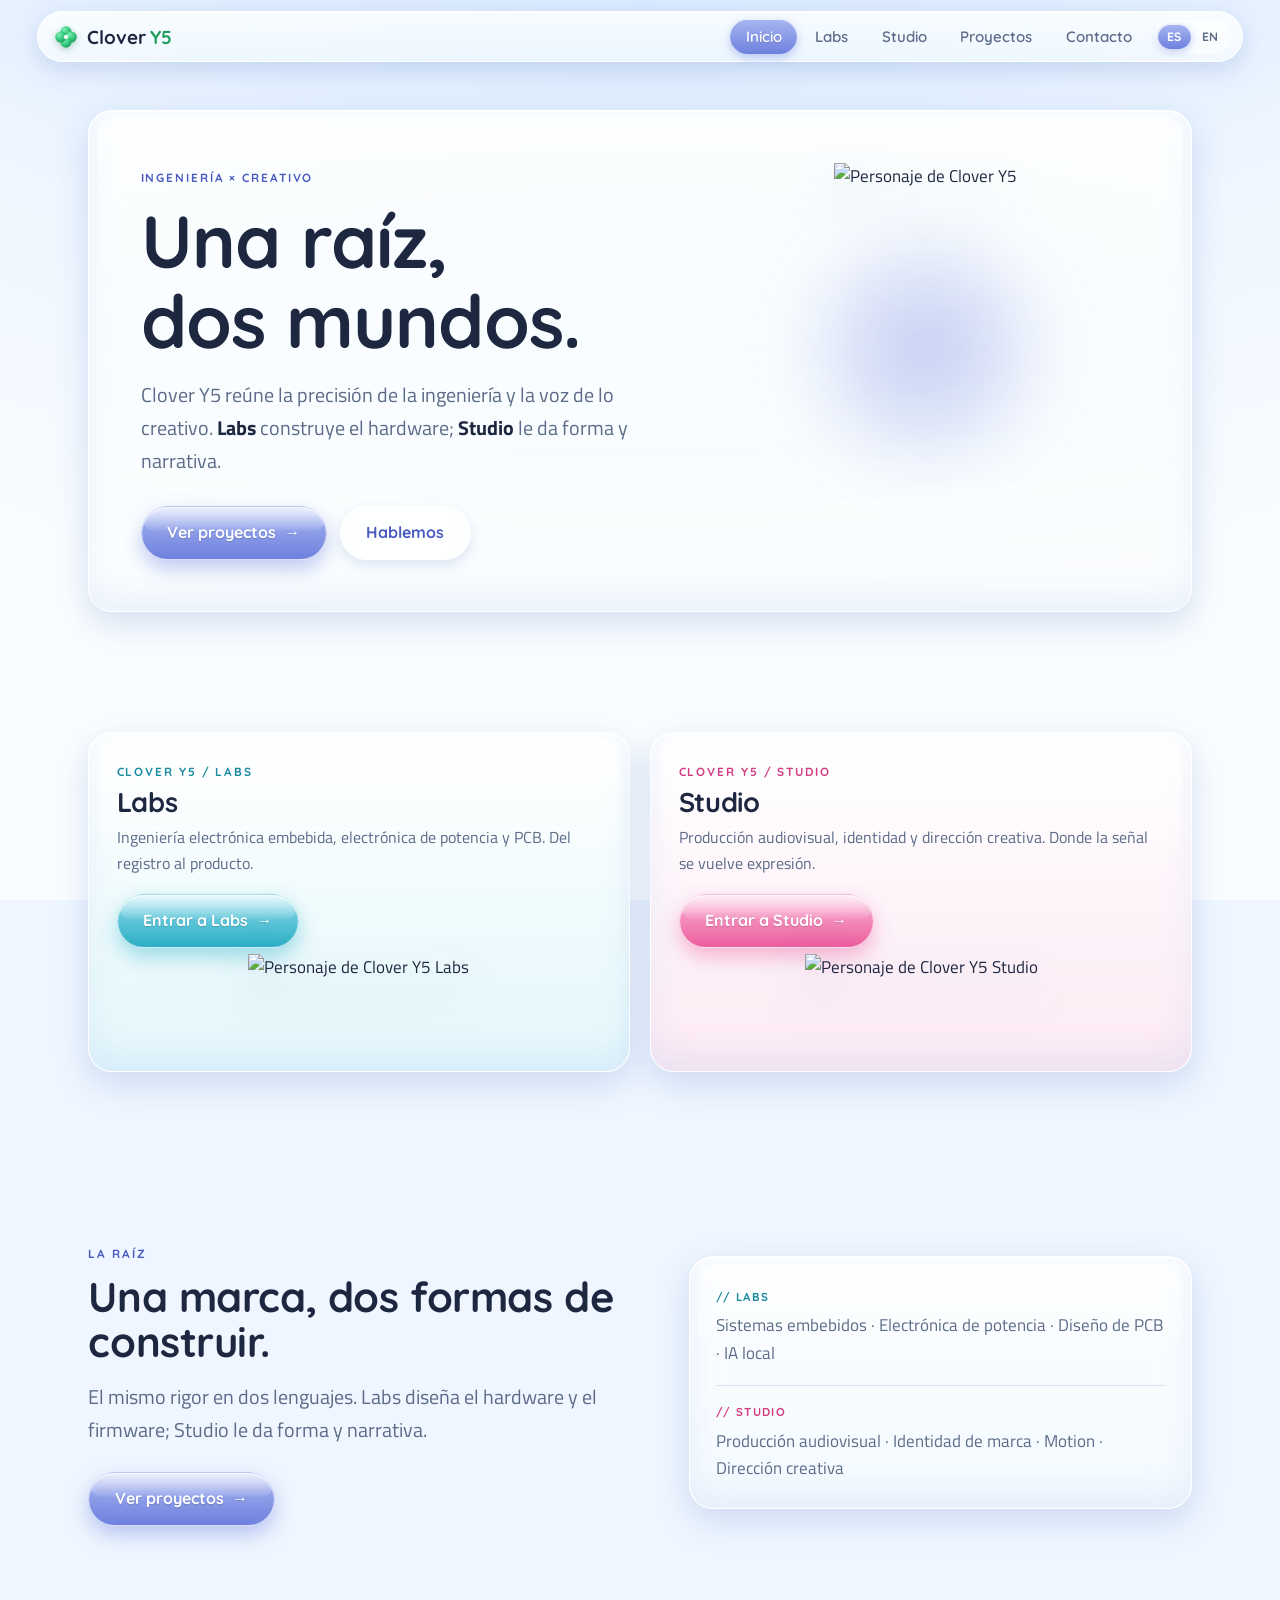
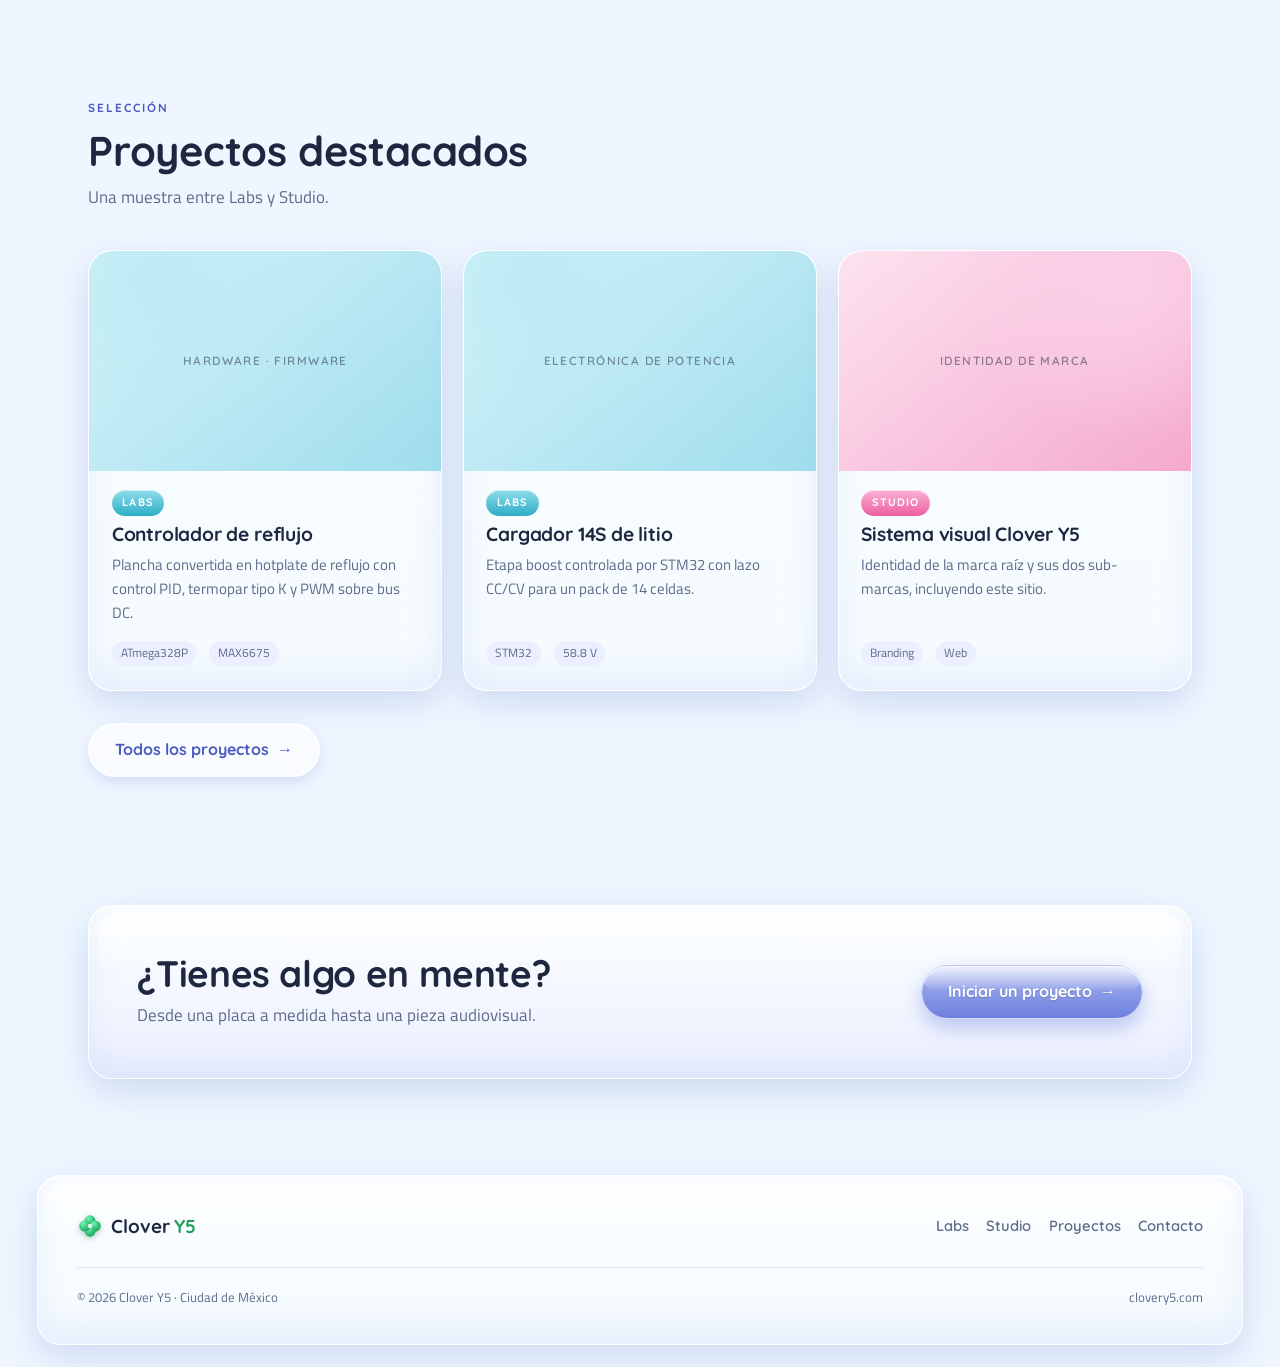
==== index.html @ 999a1042 "Webpage v3 Webpage v3 - Added dual language support (English - Spanish Mex) - Changed to Frutiger " ====
<!DOCTYPE html>
<html lang="es">
<head>
<meta charset="UTF-8">
<meta name="viewport" content="width=device-width, initial-scale=1.0">
<title data-i18n="meta.title.home">Clover Y5 — Ingeniería × Creativo</title>
<meta name="description" content="Clover Y5 reúne ingeniería electrónica (Labs) y trabajo creativo audiovisual (Studio) bajo una misma raíz.">
<link rel="preconnect" href="https://fonts.googleapis.com"><link rel="preconnect" href="https://fonts.gstatic.com" crossorigin>
<link href="https://fonts.googleapis.com/css2?family=Quicksand:wght@500;600;700&family=Titillium+Web:wght@400;600;700&display=swap" rel="stylesheet">
<link rel="stylesheet" href="style.css">
</head>
<body class="theme-home">
<div class="bubbles" aria-hidden="true"><span class="bubble"></span><span class="bubble"></span><span class="bubble"></span><span class="bubble"></span><span class="bubble"></span><span class="bubble"></span></div>
<nav class="nav">
  <a href="index.html" class="brand" aria-label="Clover Y5 — inicio"><svg class="leaf" viewBox="0 0 24 24" aria-hidden="true"><defs><radialGradient id="lg" cx="34%" cy="28%" r="78%"><stop offset="0%" stop-color="#7DF0B4"/><stop offset="55%" stop-color="#38C97E"/><stop offset="100%" stop-color="#1F9E5E"/></radialGradient></defs><g fill="url(#lg)"><circle cx="12" cy="7.2" r="5.1"/><circle cx="16.8" cy="12" r="5.1"/><circle cx="12" cy="16.8" r="5.1"/><circle cx="7.2" cy="12" r="5.1"/></g><circle cx="12" cy="12" r="2" fill="#fff" opacity=".92"/></svg><span class="brand-name">Clover <span class="y5">Y5</span></span></a>
  <div class="nav-right">
    <ul class="nav-links" id="nav-links">
      <li><a href="index.html" class="active" data-i18n="nav.home">Inicio</a></li>
      <li><a href="labs.html" data-i18n="nav.labs">Labs</a></li>
      <li><a href="studio.html" data-i18n="nav.studio">Studio</a></li>
      <li><a href="proyectos.html" data-i18n="nav.projects">Proyectos</a></li>
      <li><a href="contacto.html" data-i18n="nav.contact">Contacto</a></li>
    </ul>
    <div class="lang" role="group" aria-label="Idioma / Language"><button class="lang-btn active" data-lang="es" type="button">ES</button><button class="lang-btn" data-lang="en" type="button">EN</button></div>
    <button class="nav-toggle" data-i18n-aria="nav.openmenu" aria-label="Abrir menú" aria-expanded="false" aria-controls="nav-links"><span></span><span></span><span></span></button>
  </div>
</nav>
<main class="wrap">
  <section class="hero">
    <div class="glass hero-stage">
      <div>
        <span class="eyebrow" data-i18n="home.eyebrow">Ingeniería × Creativo</span>
        <h1 style="margin-top:.7rem" data-i18n="home.h1">Una raíz,<br>dos mundos.</h1>
        <p class="lead" data-i18n="home.lead">Clover Y5 reúne la precisión de la ingeniería y la voz de lo creativo. <strong style="color:var(--ink)">Labs</strong> construye el hardware; <strong style="color:var(--ink)">Studio</strong> le da forma y narrativa.</p>
        <div class="hero-actions">
          <a href="proyectos.html" class="btn btn-primary"><span data-i18n="btn.viewprojects">Ver proyectos</span> <span class="arr">→</span></a>
          <a href="contacto.html" class="btn btn-ghost" data-i18n="btn.talk">Hablemos</a>
        </div>
      </div>
      <div class="hero-figure figure-glow"><img class="char" src="assets/img/characters/clover-core.png" alt="Personaje de Clover Y5" loading="eager"></div>
    </div>
  </section>
  <section class="section-tight">
    <div class="worlds">
      <article class="glass world theme-labs">
        <span class="eyebrow" data-i18n="tag.cy5labs">Clover Y5 / Labs</span>
        <h3>Labs</h3>
        <p data-i18n="home.world.labs.desc">Ingeniería electrónica embebida, electrónica de potencia y PCB. Del registro al producto.</p>
        <a href="labs.html" class="btn btn-primary"><span data-i18n="btn.enterlabs">Entrar a Labs</span> <span class="arr">→</span></a>
        <img class="char" src="assets/img/characters/clover-labs.png" alt="Personaje de Clover Y5 Labs" loading="lazy">
      </article>
      <article class="glass world theme-studio">
        <span class="eyebrow" data-i18n="tag.cy5studio">Clover Y5 / Studio</span>
        <h3>Studio</h3>
        <p data-i18n="home.world.studio.desc">Producción audiovisual, identidad y dirección creativa. Donde la señal se vuelve expresión.</p>
        <a href="studio.html" class="btn btn-primary"><span data-i18n="btn.enterstudio">Entrar a Studio</span> <span class="arr">→</span></a>
        <img class="char" src="assets/img/characters/clover-studio.png" alt="Personaje de Clover Y5 Studio" loading="lazy">
      </article>
    </div>
  </section>
  <section class="section">
    <div class="duo">
      <div>
        <span class="eyebrow" data-i18n="home.root.eyebrow">La raíz</span>
        <h2 style="font-size:clamp(1.7rem,4vw,2.6rem);margin-top:.5rem" data-i18n="home.root.h2">Una marca, dos formas de construir.</h2>
        <p class="lead" style="margin-top:1rem" data-i18n="home.root.lead">El mismo rigor en dos lenguajes. Labs diseña el hardware y el firmware; Studio le da forma y narrativa.</p>
        <div class="hero-actions" style="margin-top:1.6rem"><a href="proyectos.html" class="btn btn-primary"><span data-i18n="btn.viewprojects">Ver proyectos</span> <span class="arr">→</span></a></div>
      </div>
      <div class="glass mini-list">
        <p class="ml-k labs">// Labs</p>
        <p data-i18n="home.mini.labs">Sistemas embebidos · Electrónica de potencia · Diseño de PCB · IA local</p>
        <div class="mini-div"></div>
        <p class="ml-k studio">// Studio</p>
        <p data-i18n="home.mini.studio">Producción audiovisual · Identidad de marca · Motion · Dirección creativa</p>
      </div>
    </div>
  </section>
  <section class="section-tight">
    <div class="section-head">
      <span class="eyebrow" data-i18n="home.sel.eyebrow">Selección</span>
      <h2 data-i18n="home.sel.h2">Proyectos destacados</h2>
      <p data-i18n="home.sel.p">Una muestra entre Labs y Studio.</p>
    </div>
    <div class="grid-projects">
      <article class="glass card"><div class="card-top art-labs"><span class="ph" data-i18n="home.card1.ph">Hardware · Firmware</span></div><div class="card-body"><span class="tag-brand labs">Labs</span><h3 data-i18n="home.card1.title">Controlador de reflujo</h3><p data-i18n="home.card1.desc">Plancha convertida en hotplate de reflujo con control PID, termopar tipo K y PWM sobre bus DC.</p><div class="card-meta"><span>ATmega328P</span><span>MAX6675</span></div></div></article>
      <article class="glass card"><div class="card-top art-labs"><span class="ph" data-i18n="home.card2.ph">Electrónica de potencia</span></div><div class="card-body"><span class="tag-brand labs">Labs</span><h3 data-i18n="home.card2.title">Cargador 14S de litio</h3><p data-i18n="home.card2.desc">Etapa boost controlada por STM32 con lazo CC/CV para un pack de 14 celdas.</p><div class="card-meta"><span>STM32</span><span>58.8 V</span></div></div></article>
      <article class="glass card"><div class="card-top art-studio"><span class="ph" data-i18n="home.card3.ph">Identidad de marca</span></div><div class="card-body"><span class="tag-brand studio">Studio</span><h3 data-i18n="home.card3.title">Sistema visual Clover Y5</h3><p data-i18n="home.card3.desc">Identidad de la marca raíz y sus dos sub-marcas, incluyendo este sitio.</p><div class="card-meta"><span>Branding</span><span>Web</span></div></div></article>
    </div>
    <div style="margin-top:2rem"><a href="proyectos.html" class="btn btn-ghost"><span data-i18n="btn.allprojects">Todos los proyectos</span> <span class="arr">→</span></a></div>
  </section>
  <section class="section-tight">
    <div class="glass cta-band">
      <div><h2 data-i18n="home.cta.h2">¿Tienes algo en mente?</h2><p data-i18n="home.cta.p">Desde una placa a medida hasta una pieza audiovisual.</p></div>
      <a href="contacto.html" class="btn btn-primary"><span data-i18n="btn.startproject">Iniciar un proyecto</span> <span class="arr">→</span></a>
    </div>
  </section>
</main>
<footer class="glass foot">
  <div class="foot-grid">
    <a href="index.html" class="brand"><svg class="leaf" viewBox="0 0 24 24" aria-hidden="true"><g fill="url(#lg)"><circle cx="12" cy="7.2" r="5.1"/><circle cx="16.8" cy="12" r="5.1"/><circle cx="12" cy="16.8" r="5.1"/><circle cx="7.2" cy="12" r="5.1"/></g><circle cx="12" cy="12" r="2" fill="#fff" opacity=".92"/></svg><span class="brand-name">Clover <span class="y5">Y5</span></span></a>
    <ul class="foot-links"><li><a href="labs.html" data-i18n="nav.labs">Labs</a></li><li><a href="studio.html" data-i18n="nav.studio">Studio</a></li><li><a href="proyectos.html" data-i18n="nav.projects">Proyectos</a></li><li><a href="contacto.html" data-i18n="nav.contact">Contacto</a></li></ul>
  </div>
  <div class="foot-bottom"><span data-i18n="foot.copy">© 2026 Clover Y5 · Ciudad de México</span><span>clovery5.com</span></div>
</footer>
<script src="script.js"></script>
</body></html>
---- style.css ----
/* ============================================================
   CLOVER Y5 — Frutiger Aero
   Vidrio glossy + cielo + burbujas, con la paleta de Clover:
   periwinkle (marca) · aqua (Labs) · rosa (Studio) · trébol verde
   Tipografía: Quicksand (títulos) · Titillium Web (cuerpo/UI)
   ============================================================ */

:root {
  --ink: #1E2740;
  --muted: #5C6B88;
  --maxw: 1180px;
  --pad: clamp(1.1rem, 4vw, 2.4rem);
  --glass-bd: rgba(255,255,255,.9);
  --green: #38C97E;       /* trébol glossy (logo) */
  --green-d: #1F9E5E;
  --font-head: 'Quicksand', sans-serif;
  --font-body: 'Titillium Web', system-ui, sans-serif;
  --ease: cubic-bezier(.22,1,.36,1);

  /* tema por defecto: marca (periwinkle) */
  --a300:#A8B7F1; --a600:#6E80DE; --a700:#4A5BC0; --argb:110,128,222; --tint:#EBEFFF;
}
.theme-labs   { --a300:#8FDCEA; --a600:#2DAEC6; --a700:#1B8AA1; --argb:45,174,198;  --tint:#E4F7FB; }
.theme-studio { --a300:#FAB3D6; --a600:#EC5E9E; --a700:#D23C82; --argb:236,94,158;  --tint:#FDEAF4; }
.theme-home   { --a300:#A8B7F1; --a600:#6E80DE; --a700:#4A5BC0; --argb:110,128,222; --tint:#EBEFFF; }

/* ---------- reset ---------- */
*,*::before,*::after{box-sizing:border-box;margin:0;padding:0}
html{scroll-behavior:smooth;-webkit-text-size-adjust:100%}
body{
  font-family:var(--font-body); color:var(--ink); font-size:1.06rem; line-height:1.62;
  -webkit-font-smoothing:antialiased; text-rendering:optimizeLegibility; overflow-x:hidden;
  background:
    radial-gradient(135% 95% at 50% -25%, #BFD9FF 0%, #DCEBFF 28%, #EEF6FF 58%, #FAFDFF 100%) fixed,
    #EFF6FF;
}
img,svg{display:block;max-width:100%}
a{color:inherit;text-decoration:none}
ul{list-style:none}
:focus-visible{outline:2.5px solid var(--a600);outline-offset:3px;border-radius:8px}

/* ---------- burbujas de fondo (capa fija) ---------- */
.bubbles{position:fixed;inset:0;z-index:-1;overflow:hidden;pointer-events:none}
.bubble{
  position:absolute;border-radius:50%;
  background:radial-gradient(circle at 32% 28%, rgba(255,255,255,.95), rgba(255,255,255,.25) 38%, rgba(150,190,255,.10) 60%, transparent 72%);
  box-shadow:inset 0 0 18px rgba(255,255,255,.6);
  animation:rise linear infinite;
}
.bubble:nth-child(1){width:120px;height:120px;left:6%;bottom:-160px;animation-duration:26s}
.bubble:nth-child(2){width:70px;height:70px;left:24%;bottom:-160px;animation-duration:20s;animation-delay:4s}
.bubble:nth-child(3){width:170px;height:170px;left:48%;bottom:-220px;animation-duration:32s;animation-delay:2s}
.bubble:nth-child(4){width:54px;height:54px;left:68%;bottom:-160px;animation-duration:18s;animation-delay:7s}
.bubble:nth-child(5){width:100px;height:100px;left:82%;bottom:-180px;animation-duration:24s;animation-delay:1s}
.bubble:nth-child(6){width:42px;height:42px;left:92%;bottom:-160px;animation-duration:16s;animation-delay:5s}
@keyframes rise{to{transform:translateY(-118vh) translateX(28px)}}

/* ---------- tipografía ---------- */
h1,h2,h3{font-family:var(--font-head);font-weight:700;line-height:1.08;letter-spacing:-.01em;color:var(--ink)}
.eyebrow{font-family:var(--font-head);font-weight:700;font-size:.74rem;letter-spacing:.16em;text-transform:uppercase;color:var(--a700)}
.lead{font-size:clamp(1.05rem,2vw,1.28rem);color:var(--muted);max-width:56ch}

/* ---------- layout ---------- */
.wrap{max-width:var(--maxw);margin-inline:auto;padding-inline:var(--pad)}
.section{padding-block:clamp(3.5rem,8vw,6.5rem)}
.section-tight{padding-block:clamp(2.5rem,5vw,4rem)}
.section-head{max-width:54ch;margin-bottom:2.4rem}
.section-head h2{font-size:clamp(1.7rem,4vw,2.6rem);margin-top:.5rem}
.section-head p{color:var(--muted);margin-top:.7rem}

/* ---------- vidrio (Aero glass) ---------- */
.glass{
  position:relative;
  background:linear-gradient(180deg, rgba(255,255,255,.80), rgba(255,255,255,.46));
  backdrop-filter:blur(16px) saturate(165%); -webkit-backdrop-filter:blur(16px) saturate(165%);
  border:1px solid var(--glass-bd); border-radius:24px;
  box-shadow:0 12px 34px rgba(70,105,185,.20), inset 0 1px 0 rgba(255,255,255,.95), inset 0 -16px 30px rgba(150,182,238,.16);
}
.glass::before{
  content:"";position:absolute;left:9px;right:9px;top:7px;height:40%;
  background:linear-gradient(180deg, rgba(255,255,255,.55), rgba(255,255,255,0));
  border-radius:18px 18px 50% 50%/18px 18px 30% 30%;pointer-events:none;
}
.glass>*{position:relative;z-index:1}

/* ---------- marca / logo ---------- */
.brand{display:inline-flex;align-items:center;gap:.55rem;font-family:var(--font-head);font-weight:700;letter-spacing:-.01em}
.brand .leaf{width:26px;height:26px;flex:none;filter:drop-shadow(0 2px 3px rgba(40,120,80,.35))}
.brand-name{font-size:1.18rem}
.brand-name .y5{color:var(--green-d)}

/* ---------- navegación (píldora flotante de vidrio) ---------- */
.nav{
  position:sticky;top:.7rem;z-index:60;
  width:min(calc(var(--maxw) + 1.6rem), calc(100% - 1.4rem));
  margin:.7rem auto 0;
  display:flex;align-items:center;justify-content:space-between;gap:1rem;
  padding:.5rem .65rem .5rem .9rem;border-radius:999px;
  background:linear-gradient(180deg, rgba(255,255,255,.82), rgba(255,255,255,.5));
  backdrop-filter:blur(16px) saturate(165%); -webkit-backdrop-filter:blur(16px) saturate(165%);
  border:1px solid var(--glass-bd);
  box-shadow:0 8px 24px rgba(70,105,185,.20), inset 0 1px 0 rgba(255,255,255,.95);
}
.nav-links{display:flex;align-items:center;gap:.2rem}
.nav-links a{font-family:var(--font-head);font-weight:600;font-size:.94rem;color:var(--muted);padding:.5rem .95rem;border-radius:999px;transition:.2s}
.nav-links a:hover{color:var(--ink);background:rgba(255,255,255,.7)}
.nav-links a.active{color:#fff;background:linear-gradient(180deg,var(--a300),var(--a600));box-shadow:inset 0 1px 0 rgba(255,255,255,.8),0 4px 10px rgba(var(--argb),.4);text-shadow:0 1px 1px rgba(0,0,0,.15)}
.nav-toggle{display:none;background:rgba(255,255,255,.6);border:1px solid var(--glass-bd);border-radius:50%;width:42px;height:42px;cursor:pointer;color:var(--ink)}
.nav-toggle span{display:block;width:18px;height:2px;background:currentColor;margin:4px auto;border-radius:2px}

/* ---------- botones glossy ---------- */
.btn{display:inline-flex;align-items:center;gap:.5rem;font-family:var(--font-head);font-weight:700;font-size:1rem;padding:.82rem 1.6rem;border-radius:999px;cursor:pointer;border:1px solid rgba(255,255,255,.55);position:relative;overflow:hidden;transition:transform .16s var(--ease),box-shadow .2s}
.btn-primary{color:#fff;background:linear-gradient(180deg,var(--a300),var(--a600));box-shadow:inset 0 1px 0 rgba(255,255,255,.9),0 9px 20px rgba(var(--argb),.42);text-shadow:0 1px 1px rgba(0,0,0,.18)}
.btn-primary::before{content:"";position:absolute;inset:1px 1px 54% 1px;background:linear-gradient(180deg,rgba(255,255,255,.78),rgba(255,255,255,.05));border-radius:999px;pointer-events:none}
.btn-ghost{color:var(--a700);background:rgba(255,255,255,.6);backdrop-filter:blur(8px);box-shadow:inset 0 1px 0 rgba(255,255,255,.9),0 6px 14px rgba(70,105,185,.16)}
.btn:hover{transform:translateY(-2px)}
.btn .arr{transition:transform .2s var(--ease)}
.btn:hover .arr{transform:translateX(3px)}

/* ---------- personajes ---------- */
.char{filter:drop-shadow(0 20px 24px rgba(40,70,140,.28))}
.figure-glow{position:relative;display:flex;justify-content:center}
.figure-glow::after{content:"";position:absolute;z-index:-1;width:78%;height:62%;left:11%;top:16%;border-radius:50%;background:radial-gradient(circle,rgba(var(--argb),.40),transparent 68%);filter:blur(26px)}

/* ---------- hero ---------- */
.hero{padding-block:clamp(1.6rem,4vw,3rem) clamp(2rem,5vw,3.5rem)}
.hero-stage{display:grid;grid-template-columns:1.1fr .9fr;gap:clamp(1.5rem,4vw,3rem);align-items:center;padding:clamp(1.8rem,4vw,3.2rem)}
.hero-stage h1{font-size:clamp(2.5rem,7vw,4.6rem)}
.hero-stage .lead{margin-top:1.1rem}
.hero-actions{margin-top:1.8rem;display:flex;flex-wrap:wrap;gap:.8rem}
.hero-figure{height:100%}
.hero-figure img{margin-inline:auto;max-height:min(60vh,460px);width:auto}

.page-hero{padding-block:clamp(2rem,5vw,3.5rem) clamp(1.5rem,4vw,2.5rem)}
.page-hero-grid{display:grid;grid-template-columns:1.2fr .8fr;gap:clamp(1.5rem,4vw,3rem);align-items:center;padding:clamp(1.6rem,4vw,2.8rem)}
.page-hero h1{font-size:clamp(2.2rem,6vw,4rem)}
.page-hero .lead{margin-top:1rem}
.page-hero .hero-actions{margin-top:1.6rem}
.page-hero-grid img{max-height:380px;width:auto;margin-inline:auto}

/* ---------- dos mundos (home) ---------- */
.worlds{display:grid;grid-template-columns:1fr 1fr;gap:1.3rem}
.world{padding:1.8rem 1.7rem 0;display:flex;flex-direction:column;min-height:340px;background:linear-gradient(180deg,rgba(255,255,255,.82),var(--tint))!important;overflow:hidden}
.world .eyebrow{margin-bottom:.4rem}
.world h3{font-size:1.7rem}
.world p{color:var(--muted);margin:.5rem 0 1.1rem;font-size:.98rem}
.world .btn{align-self:flex-start}
.world img{margin:.4rem auto -4px;max-height:230px;width:auto}

/* ---------- rejilla de servicios ---------- */
.grid-services{display:grid;grid-template-columns:repeat(auto-fit,minmax(250px,1fr));gap:1.1rem}
.svc{padding:1.6rem 1.5rem}
.svc .svc-no{font-family:var(--font-head);font-weight:700;font-size:.8rem;letter-spacing:.08em;color:var(--a700)}
.svc h3{font-size:1.2rem;margin:.55rem 0 .45rem}
.svc p{color:var(--muted);font-size:.95rem}

/* ---------- tarjetas de proyecto ---------- */
.grid-projects{display:grid;grid-template-columns:repeat(auto-fill,minmax(290px,1fr));gap:1.3rem}
.card{display:flex;flex-direction:column;overflow:hidden;padding:0}
.card::before{border-radius:18px 18px 50% 50%/18px 18px 30% 30%}
.card-top{aspect-ratio:16/10;position:relative;display:grid;place-items:center;overflow:hidden;border-radius:23px 23px 0 0;margin:0}
.card-top img,.card-top video{width:100%;height:100%;object-fit:cover}
.card-top .ph{font-family:var(--font-head);font-weight:600;font-size:.74rem;letter-spacing:.12em;text-transform:uppercase;color:rgba(30,39,64,.5)}
.card-body{padding:1.2rem 1.4rem 1.5rem;display:flex;flex-direction:column;gap:.5rem;flex:1}
.tag-brand{font-family:var(--font-head);font-weight:700;font-size:.68rem;letter-spacing:.1em;text-transform:uppercase;align-self:flex-start;padding:.26rem .66rem;border-radius:999px;color:#fff;box-shadow:inset 0 1px 0 rgba(255,255,255,.6)}
.tag-brand.labs{background:linear-gradient(180deg,#8FDCEA,#2DAEC6)}
.tag-brand.studio{background:linear-gradient(180deg,#FAB3D6,#EC5E9E)}
.card-body h3{font-size:1.2rem}
.card-body p{color:var(--muted);font-size:.93rem}
.card-meta{margin-top:auto;padding-top:.5rem;font-family:var(--font-body);font-size:.78rem;color:var(--muted);display:flex;flex-wrap:wrap;gap:.35rem .8rem}
.card-meta span{background:var(--tint);padding:.16rem .55rem;border-radius:999px}
.art-labs{background:radial-gradient(80% 120% at 20% 12%,#BDEBF4,transparent 60%),linear-gradient(140deg,#D6F4FA,#9FDDEC)}
.art-studio{background:radial-gradient(80% 120% at 82% 14%,#FBD0E6,transparent 60%),linear-gradient(140deg,#FDE3F0,#F4A9CE)}
.art-home{background:radial-gradient(80% 120% at 50% 10%,#CdD8FB,transparent 60%),linear-gradient(140deg,#E4E9FF,#B3C0F2)}

/* ---------- filtro ---------- */
.filters{display:flex;flex-wrap:wrap;gap:.5rem;margin-bottom:2rem}
.filter-btn{font-family:var(--font-head);font-weight:600;font-size:.86rem;padding:.5rem 1.1rem;border-radius:999px;cursor:pointer;background:rgba(255,255,255,.6);border:1px solid var(--glass-bd);color:var(--muted);box-shadow:inset 0 1px 0 rgba(255,255,255,.8);transition:.2s}
.filter-btn:hover{color:var(--ink)}
.filter-btn.active{color:#fff;background:linear-gradient(180deg,var(--a300),var(--a600));box-shadow:inset 0 1px 0 rgba(255,255,255,.8),0 5px 12px rgba(var(--argb),.38)}
.is-hidden{display:none!important}

/* ---------- intro raíz / duo ---------- */
.duo{display:grid;grid-template-columns:1.1fr 1fr;gap:clamp(1.6rem,4vw,3rem);align-items:center}
.mini-list{padding:1.6rem 1.6rem}
.mini-list .ml-k{font-family:var(--font-head);font-weight:700;font-size:.72rem;letter-spacing:.12em;text-transform:uppercase}
.mini-list .ml-k.labs{color:#1B8AA1}
.mini-list .ml-k.studio{color:#D23C82}
.mini-list p{color:var(--muted);margin:.35rem 0 0}
.mini-div{height:1px;background:rgba(110,128,200,.22);margin:1.1rem 0}

/* ---------- spec list (Labs) ---------- */
.spec-list{display:grid;grid-template-columns:repeat(auto-fit,minmax(220px,1fr));gap:0;border-top:1px solid rgba(110,128,200,.22)}
.spec{padding:1.2rem .2rem;border-bottom:1px solid rgba(110,128,200,.22)}
.spec dt{font-family:var(--font-head);font-weight:700;font-size:.72rem;letter-spacing:.1em;text-transform:uppercase;color:var(--a700)}
.spec dd{margin-top:.35rem}

/* ---------- banda CTA ---------- */
.cta-band{padding:clamp(2rem,5vw,3rem);display:flex;flex-wrap:wrap;align-items:center;justify-content:space-between;gap:1.4rem;background:linear-gradient(180deg,rgba(255,255,255,.82),var(--tint))!important}
.cta-band h2{font-size:clamp(1.6rem,3.5vw,2.3rem);max-width:18ch}
.cta-band p{color:var(--muted);margin-top:.5rem}

/* ---------- contacto ---------- */
.contact-grid{display:grid;grid-template-columns:1.2fr 1fr;gap:clamp(1.6rem,4vw,2.6rem)}
.contact-card{padding:1.6rem 1.5rem}
.contact-card h3{font-size:1.15rem}
.contact-line{display:flex;gap:.7rem;align-items:baseline;margin-top:.85rem}
.contact-line .k{font-family:var(--font-head);font-weight:700;font-size:.72rem;letter-spacing:.08em;text-transform:uppercase;color:var(--muted);min-width:74px}
.contact-card a.mono{font-weight:600;color:var(--a700);word-break:break-all}
.form-field{margin-bottom:1rem}
.form-field label{display:block;font-family:var(--font-head);font-weight:700;font-size:.72rem;letter-spacing:.08em;text-transform:uppercase;color:var(--muted);margin-bottom:.4rem}
.form-field input,.form-field select,.form-field textarea{width:100%;font-family:var(--font-body);font-size:1rem;color:var(--ink);background:rgba(255,255,255,.7);border:1px solid var(--glass-bd);border-radius:14px;padding:.75rem .9rem;box-shadow:inset 0 2px 5px rgba(80,110,180,.10);transition:border-color .2s}
.form-field input:focus,.form-field select:focus,.form-field textarea:focus{outline:none;border-color:var(--a600)}
.form-field textarea{resize:vertical;min-height:130px}

/* ---------- footer ---------- */
.foot{margin:2rem auto 1.4rem;width:min(calc(var(--maxw) + 1.6rem),calc(100% - 1.4rem));padding:2.2rem clamp(1.4rem,4vw,2.4rem)}
.foot-grid{display:flex;flex-wrap:wrap;justify-content:space-between;gap:1.5rem;align-items:center}
.foot-links{display:flex;flex-wrap:wrap;gap:1.1rem}
.foot-links a{color:var(--muted);font-family:var(--font-head);font-weight:600;font-size:.92rem;transition:.2s}
.foot-links a:hover{color:var(--a700)}
.foot-bottom{margin-top:1.6rem;padding-top:1.2rem;border-top:1px solid rgba(110,128,200,.2);display:flex;flex-wrap:wrap;justify-content:space-between;gap:.6rem;color:var(--muted);font-size:.82rem}

/* ---------- media (imágenes/video) ---------- */
.media-grid{display:grid;grid-template-columns:repeat(auto-fill,minmax(220px,1fr));gap:.9rem}
.media-grid img,.media-grid video{width:100%;display:block;border-radius:18px;border:1px solid var(--glass-bd);aspect-ratio:4/3;object-fit:cover}
.video-embed{position:relative;width:100%;aspect-ratio:16/9;border-radius:20px;overflow:hidden;border:1px solid var(--glass-bd);background:#000}
.video-embed iframe{position:absolute;inset:0;width:100%;height:100%;border:0}

/* ---------- responsive ---------- */
@media (max-width:880px){
  .nav-toggle{display:flex;align-items:center;justify-content:center;flex-direction:column}
  .nav-links{position:absolute;top:calc(100% + .5rem);right:.4rem;left:.4rem;flex-direction:column;align-items:stretch;gap:.15rem;
    background:linear-gradient(180deg,rgba(255,255,255,.92),rgba(255,255,255,.7));backdrop-filter:blur(16px);
    border:1px solid var(--glass-bd);border-radius:20px;padding:.5rem;box-shadow:0 12px 30px rgba(70,105,185,.22);
    transform-origin:top;transform:scaleY(.4);opacity:0;pointer-events:none;transition:.22s var(--ease)}
  .nav-links.open{transform:scaleY(1);opacity:1;pointer-events:auto}
  .nav-links a{padding:.7rem .9rem}
  .hero-stage,.page-hero-grid,.worlds,.duo,.contact-grid{grid-template-columns:1fr}
  .hero-stage .hero-figure,.page-hero-grid img{order:-1}
  .cta-band{flex-direction:column;align-items:flex-start}
}

/* ---------- movimiento reducido ---------- */
@media (prefers-reduced-motion:reduce){
  *{animation-duration:.001ms!important;transition-duration:.001ms!important;scroll-behavior:auto!important}
  .bubble{display:none}
}

/* ---------- selector de idioma ---------- */
.nav-right{display:flex;align-items:center;gap:.45rem}
.lang{display:inline-flex;gap:2px;background:rgba(255,255,255,.55);border:1px solid var(--glass-bd);border-radius:999px;padding:3px;box-shadow:inset 0 1px 0 rgba(255,255,255,.8)}
.lang-btn{font-family:var(--font-head);font-weight:700;font-size:.76rem;letter-spacing:.03em;padding:.32rem .56rem;border-radius:999px;cursor:pointer;border:0;background:transparent;color:var(--muted);transition:.2s}
.lang-btn:hover{color:var(--ink)}
.lang-btn.active{color:#fff;background:linear-gradient(180deg,var(--a300),var(--a600));box-shadow:inset 0 1px 0 rgba(255,255,255,.8),0 3px 8px rgba(var(--argb),.4)}
@media (max-width:880px){ .nav-right{gap:.35rem} }
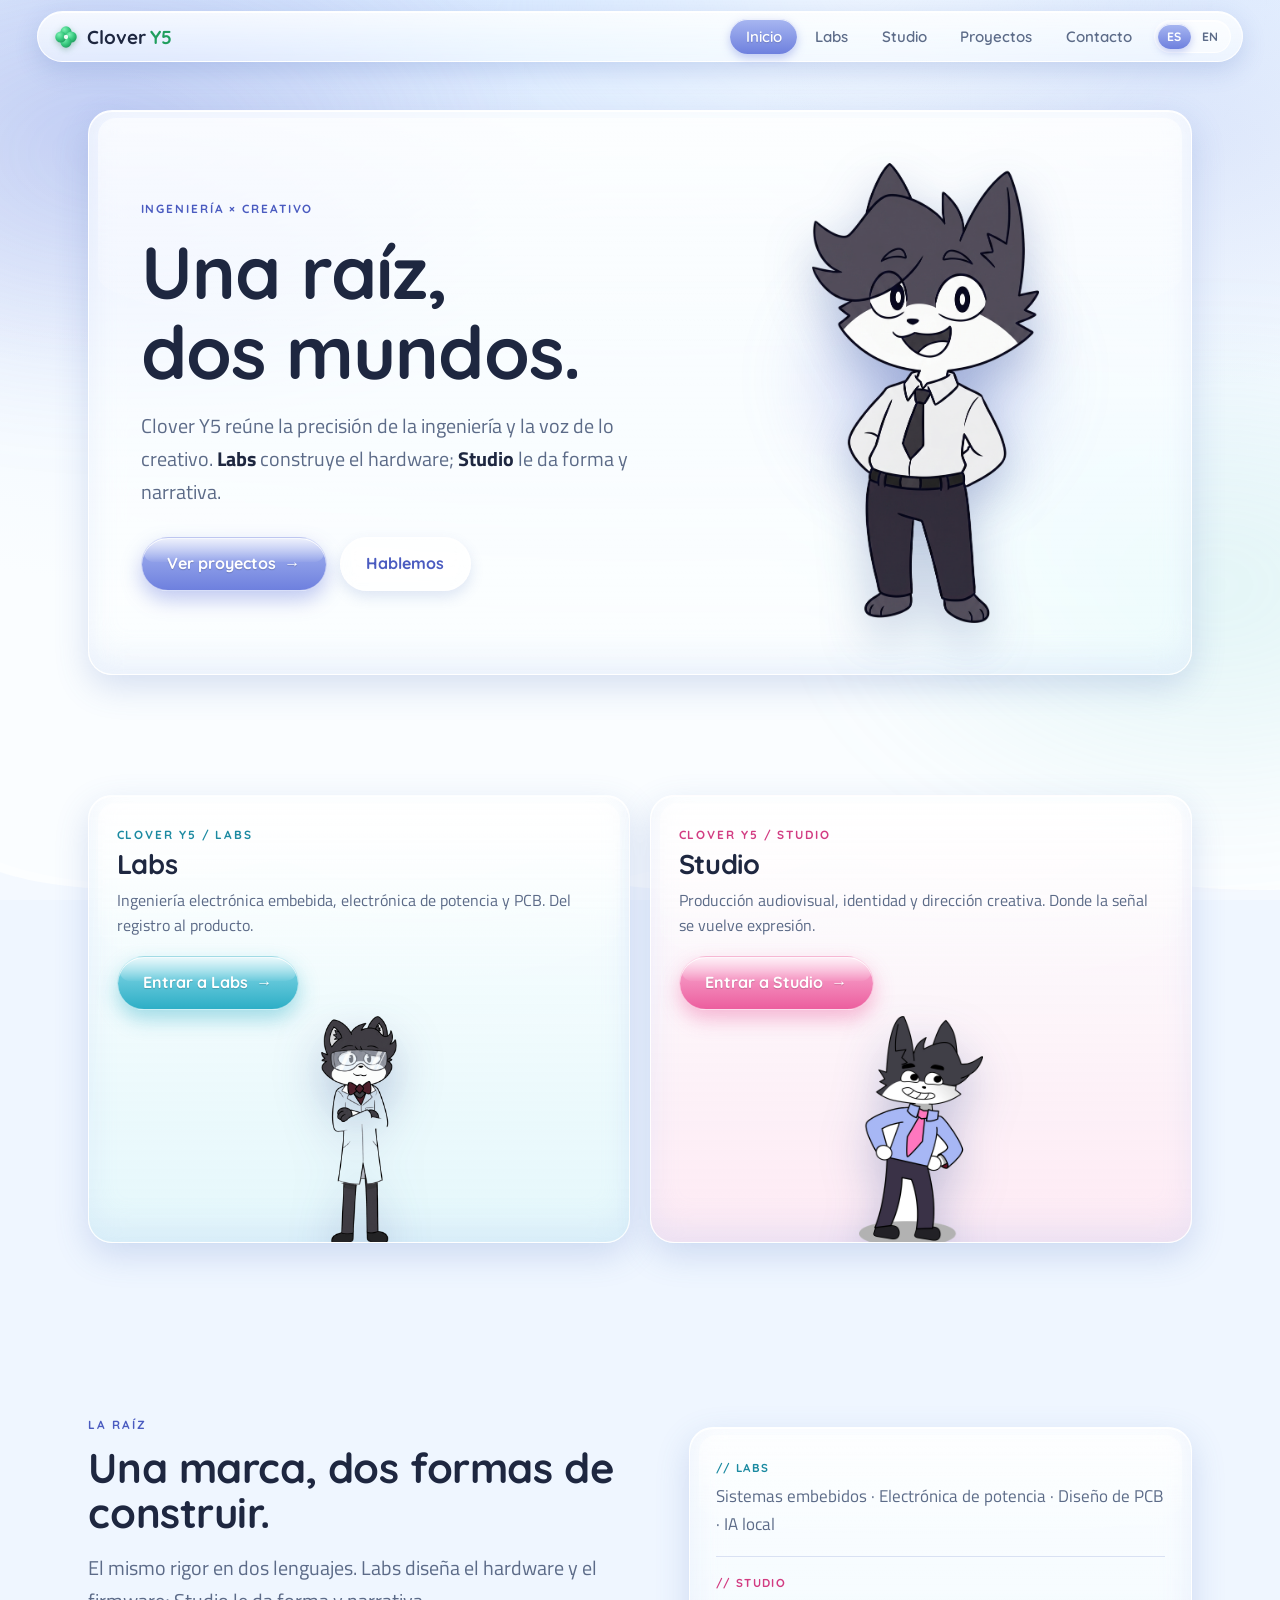
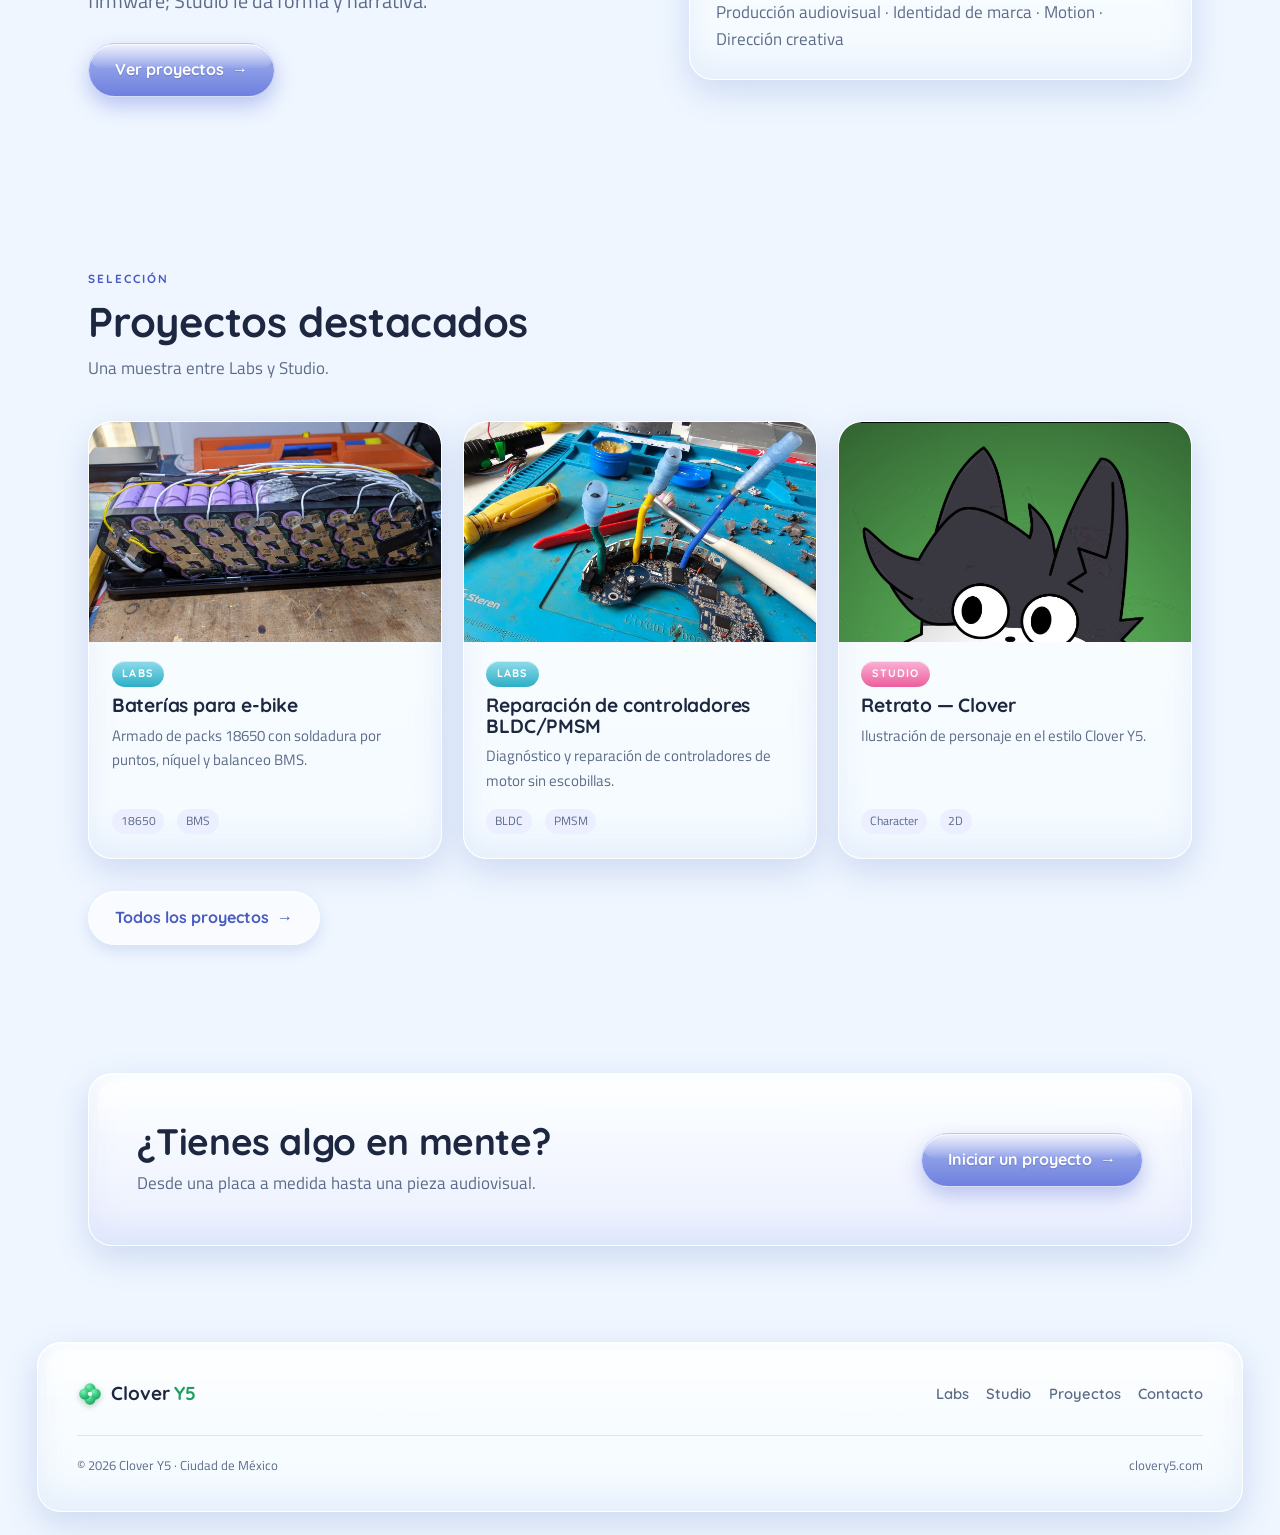
==== commit 6b63e1c1: "Website v5: Real Portfolio, Social Networks, Story and Lore, Background" ====
--- a/index.html
+++ b/index.html
@@ -82,9 +82,9 @@
       <p data-i18n="home.sel.p">Una muestra entre Labs y Studio.</p>
     </div>
     <div class="grid-projects">
-      <article class="glass card"><div class="card-top art-labs"><span class="ph" data-i18n="home.card1.ph">Hardware · Firmware</span></div><div class="card-body"><span class="tag-brand labs">Labs</span><h3 data-i18n="home.card1.title">Controlador de reflujo</h3><p data-i18n="home.card1.desc">Plancha convertida en hotplate de reflujo con control PID, termopar tipo K y PWM sobre bus DC.</p><div class="card-meta"><span>ATmega328P</span><span>MAX6675</span></div></div></article>
-      <article class="glass card"><div class="card-top art-labs"><span class="ph" data-i18n="home.card2.ph">Electrónica de potencia</span></div><div class="card-body"><span class="tag-brand labs">Labs</span><h3 data-i18n="home.card2.title">Cargador 14S de litio</h3><p data-i18n="home.card2.desc">Etapa boost controlada por STM32 con lazo CC/CV para un pack de 14 celdas.</p><div class="card-meta"><span>STM32</span><span>58.8 V</span></div></div></article>
-      <article class="glass card"><div class="card-top art-studio"><span class="ph" data-i18n="home.card3.ph">Identidad de marca</span></div><div class="card-body"><span class="tag-brand studio">Studio</span><h3 data-i18n="home.card3.title">Sistema visual Clover Y5</h3><p data-i18n="home.card3.desc">Identidad de la marca raíz y sus dos sub-marcas, incluyendo este sitio.</p><div class="card-meta"><span>Branding</span><span>Web</span></div></div></article>
+      <article class="glass card"><div class="card-top"><img src="assets/img/proyectos/e-bike-battery.jpg" alt="Pack de baterías para e-bike" loading="lazy"></div><div class="card-body"><span class="tag-brand labs">Labs</span><h3 data-i18n="p.ebike.t">Baterías para e-bike</h3><p data-i18n="p.ebike.d">Armado de packs 18650 con soldadura por puntos, níquel y balanceo BMS.</p><div class="card-meta"><span>18650</span><span>BMS</span></div></div></article>
+      <article class="glass card"><div class="card-top"><img src="assets/img/proyectos/bldc-controller-repair.jpg" alt="Controlador BLDC en reparación" loading="lazy"></div><div class="card-body"><span class="tag-brand labs">Labs</span><h3 data-i18n="p.bldc.t">Reparación de controladores BLDC/PMSM</h3><p data-i18n="p.bldc.d">Diagnóstico y reparación de controladores de motor sin escobillas.</p><div class="card-meta"><span>BLDC</span><span>PMSM</span></div></div></article>
+      <article class="glass card"><div class="card-top"><img src="assets/img/proyectos/clover-portrait.jpg" alt="Retrato de Clover" loading="lazy"></div><div class="card-body"><span class="tag-brand studio">Studio</span><h3 data-i18n="p.portrait.t">Retrato — Clover</h3><p data-i18n="p.portrait.d">Ilustración de personaje en el estilo Clover Y5.</p><div class="card-meta"><span>Character</span><span>2D</span></div></div></article>
     </div>
     <div style="margin-top:2rem"><a href="proyectos.html" class="btn btn-ghost"><span data-i18n="btn.allprojects">Todos los proyectos</span> <span class="arr">→</span></a></div>
   </section>
--- a/style.css
+++ b/style.css
@@ -254,3 +254,61 @@
 .lang-btn:hover{color:var(--ink)}
 .lang-btn.active{color:#fff;background:linear-gradient(180deg,var(--a300),var(--a600));box-shadow:inset 0 1px 0 rgba(255,255,255,.8),0 3px 8px rgba(var(--argb),.4)}
 @media (max-width:880px){ .nav-right{gap:.35rem} }
+
+/* ============================================================
+   AMPLIACIÓN: fondo con más gradientes, reflejos y ondulaciones
+   ============================================================ */
+body{
+  background:
+    radial-gradient(58% 48% at 8% 12%, rgba(var(--argb),.16), transparent 60%),
+    radial-gradient(54% 44% at 92% 16%, rgba(var(--argb),.12), transparent 62%),
+    radial-gradient(135% 95% at 50% -25%, #BFD9FF 0%, #DCEBFF 28%, #EEF6FF 58%, #FAFDFF 100%),
+    #EFF6FF;
+  background-attachment:fixed;
+}
+/* auroras de color que derivan suavemente (reflejos/gradientes) */
+body::before{
+  content:"";position:fixed;inset:-25%;z-index:-2;pointer-events:none;
+  background:
+    radial-gradient(34% 30% at 22% 28%, rgba(var(--argb),.22), transparent 70%),
+    radial-gradient(30% 28% at 80% 60%, rgba(120,210,205,.18), transparent 72%),
+    radial-gradient(26% 24% at 62% 16%, rgba(255,255,255,.55), transparent 70%);
+  filter:blur(38px);
+  animation:aurora 28s ease-in-out infinite alternate;
+}
+@keyframes aurora{from{transform:translate3d(-2%,-1%,0) scale(1)}to{transform:translate3d(3%,2%,0) scale(1.08)}}
+/* ondulaciones glossy tipo agua en la base (dos olas en sentidos opuestos) */
+body::after{
+  content:"";position:fixed;left:0;right:0;bottom:0;height:24vh;z-index:-2;pointer-events:none;opacity:.7;
+  background:
+    url("data:image/svg+xml,%3Csvg xmlns='http://www.w3.org/2000/svg' viewBox='0 0 340 80' preserveAspectRatio='none'%3E%3Cpath d='M0,42 C85,74 255,74 340,42 L340,80 L0,80 Z' fill='rgba(255,255,255,0.5)'/%3E%3C/svg%3E") repeat-x left bottom,
+    url("data:image/svg+xml,%3Csvg xmlns='http://www.w3.org/2000/svg' viewBox='0 0 280 60' preserveAspectRatio='none'%3E%3Cpath d='M0,32 C70,56 210,56 280,32 L280,60 L0,60 Z' fill='rgba(180,205,255,0.30)'/%3E%3C/svg%3E") repeat-x left bottom;
+  background-size:340px 80px,280px 60px;
+  animation:waves 22s linear infinite;
+}
+@keyframes waves{from{background-position:0 100%,0 100%}to{background-position:-340px 100%,280px 100%}}
+
+/* ---------- redes sociales ---------- */
+.socials{display:flex;flex-wrap:wrap;gap:.5rem;align-items:center}
+.socials a{display:grid;place-items:center;width:42px;height:42px;border-radius:50%;background:linear-gradient(180deg,rgba(255,255,255,.82),rgba(255,255,255,.48));border:1px solid var(--glass-bd);color:var(--a700);box-shadow:inset 0 1px 0 rgba(255,255,255,.9),0 5px 12px rgba(70,105,185,.16);transition:transform .16s var(--ease),box-shadow .2s,color .2s,background .2s}
+.socials a:hover{transform:translateY(-2px);color:#fff;background:linear-gradient(180deg,var(--a300),var(--a600));box-shadow:inset 0 1px 0 rgba(255,255,255,.8),0 9px 18px rgba(var(--argb),.42)}
+.socials svg{width:20px;height:20px;fill:currentColor}
+.socials-group{display:flex;flex-direction:column;gap:.55rem}
+.socials-group .sg-k{font-family:var(--font-head);font-weight:700;font-size:.68rem;letter-spacing:.1em;text-transform:uppercase;color:var(--muted)}
+
+/* ---------- Clover Story & Lore ---------- */
+.img-ph{display:grid;place-items:center;text-align:center;background:linear-gradient(140deg,var(--tint),rgba(255,255,255,.55));color:rgba(30,39,64,.5);font-family:var(--font-head);font-weight:600;font-size:.72rem;letter-spacing:.1em;text-transform:uppercase;border:1px dashed rgba(var(--argb),.45);border-radius:18px;padding:1rem;min-height:120px}
+.card-top.img-ph{border-radius:23px 23px 0 0;border:0;border-bottom:1px dashed rgba(var(--argb),.4)}
+.char-card .card-top{aspect-ratio:1/1}
+.lore-summary{display:grid;grid-template-columns:.85fr 1.15fr;gap:clamp(1.4rem,4vw,2.4rem);align-items:center;padding:clamp(1.6rem,4vw,2.4rem)}
+.lore-summary h3{font-size:1.4rem;margin-bottom:.6rem}
+.lore-summary p{color:var(--muted)}
+.lore-summary .img-ph{height:100%}
+.chapters{display:flex;flex-direction:column;gap:1.1rem}
+.chapter{padding:1.4rem 1.6rem;display:grid;grid-template-columns:auto 1fr;gap:1.2rem;align-items:start}
+.chapter .ch-no{font-family:var(--font-head);font-weight:700;font-size:1.6rem;color:var(--a700);line-height:1;min-width:2ch}
+.chapter h4{font-family:var(--font-head);font-weight:700;font-size:1.12rem;margin-bottom:.3rem;color:var(--ink)}
+.chapter p{color:var(--muted);font-size:.95rem}
+.chapter.locked{opacity:.62}
+.chapter.locked .ch-no{color:var(--muted)}
+@media (max-width:880px){ .lore-summary{grid-template-columns:1fr} }
